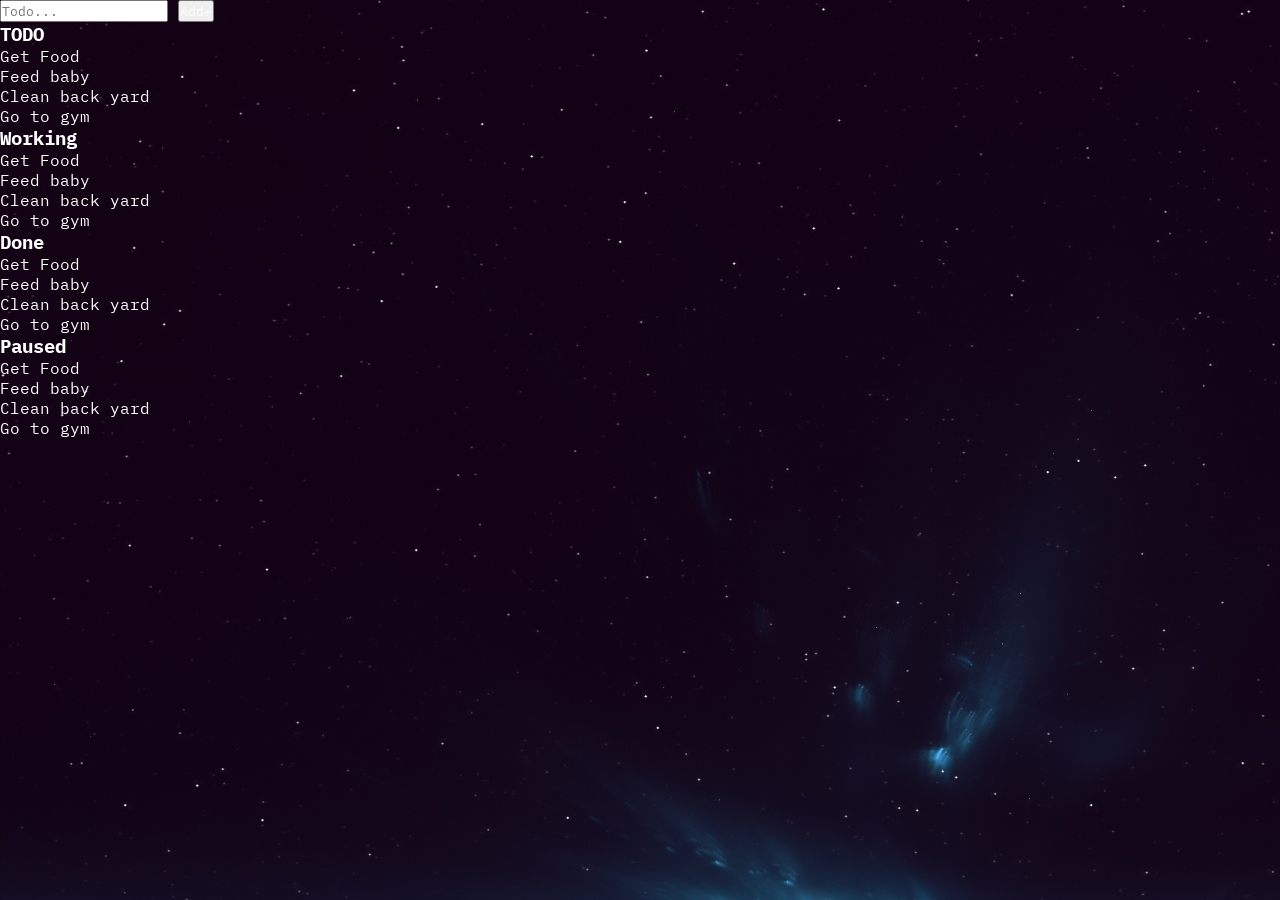
==== index.html @ e3cbe977 "first commit" ====
<!DOCTYPE html>
<html lang="en">

<head>
    <meta charset="UTF-8">
    <meta name="viewport" content="width=device-width, initial-scale=1.0">
    

    <link rel="stylesheet" href="style.css">
    <script src="drag.js"></script>
    <script src="todo.js"></script>
    <title>Document</title>
</head>

<body>

    <div class="board">

        <form action="" class="" id="todo-form">



            <input type="text" placeholder="Todo...">
            <button type="submit">Add+</button>
        </form>

        <div class="lanes">

            <!-- Section for Todo item -->
            <div class="swim-lane" id="todo-lane">

                <h3 class="heading">TODO</h3>

                <p class="task" draggable="true">Get Food</p>
                <p class="task" draggable="true">Feed baby</p>
                <p class="task" draggable="true">Clean back yard</p>
                <p class="task" draggable="true">Go to gym</p>

            </div>

            <!-- Section for Working item -->
            <div class="swim-lane">

                <h3 class="heading">Working</h3>

                <p class="task" draggable="true">Get Food</p>
                <p class="task" draggable="true">Feed baby</p>
                <p class="task" draggable="true">Clean back yard</p>
                <p class="task" draggable="true">Go to gym</p>

            </div>

            <!-- Section for Done item -->
            <div class="swim-lane">

                <h3 class="heading">Done</h3>

                <p class="task" draggable="true">Get Food</p>
                <p class="task" draggable="true">Feed baby</p>
                <p class="task" draggable="true">Clean back yard</p>
                <p class="task" draggable="true">Go to gym</p>

            </div>

            <!-- Section for Paused item -->
            <div class="swim-lane">

                <h3 class="heading">Paused</h3>

                <p class="task" draggable="true">Get Food</p>
                <p class="task" draggable="true">Feed baby</p>
                <p class="task" draggable="true">Clean back yard</p>
                <p class="task" draggable="true">Go to gym</p>

            </div>
        </div>
    </div>

</body>

</html>
---- style.css ----
@import url('https://fonts.googleapis.com/css2?family=IBM+Plex+Mono:wght@500&family=Overpass+Mono:wght@300..700&display=swap');

:root{
    --textColor:white;
}

*{

    padding: 0;
    margin: 0;
    box-sizing: border-box;
    color: var(--textColor);
    font-family:  "IBM Plex Mono", "Overpass Mono", 'Courier New', Courier, monospace;
    -ms-overflow-style: none; /* Hides the scrollbar in IE and Edge */
    scrollbar-width: none; /* Hides the scrollbar in Firefox */
}

*::-webkit-scrollbar{
    display: none;
}

.board{
    width: 100%;
    height: 100vh;
    overflow: scroll;

    background-image: url(img/bgimg1.jpg);

}
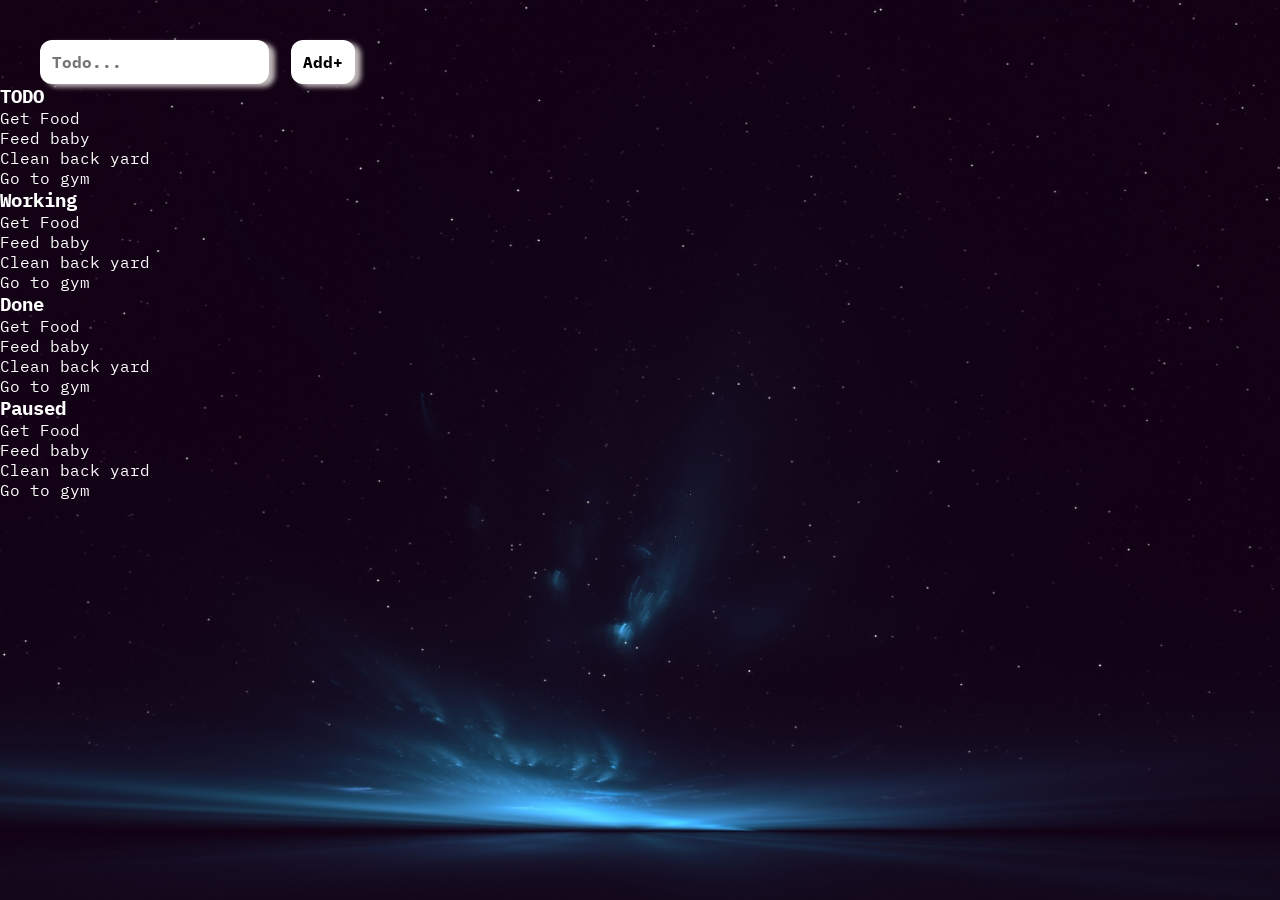
==== commit 032a21d8: "dev kanban app" ====
--- a/index.html
+++ b/index.html
@@ -20,8 +20,8 @@
 
 
 
-            <input type="text" placeholder="Todo...">
-            <button type="submit">Add+</button>
+            <input type="text" placeholder="Todo..." class="input-field">
+            <button type="submit" class="input-field">Add+</button>
         </form>
 
         <div class="lanes">
--- a/style.css
+++ b/style.css
@@ -2,6 +2,7 @@
 
 :root{
     --textColor:white;
+    --textColor-alt:black;
 }
 
 *{
@@ -25,5 +26,34 @@
     overflow: scroll;
 
     background-image: url(img/bgimg1.jpg);
+    background-position: center;
+    background-size: cover;
 
-}+
+}
+
+#todo-form{
+    /* The padding is set to 40px on the top and bottom, and 0 on the left and right. */
+    padding: 40px 40px 0;
+}
+
+
+/* input field */
+#todo-form .input-field{
+    padding: 12px;
+    margin-right: 12px;
+
+    border-radius: 12px;
+    border: none;
+
+    box-shadow: 6px 3px 5px #c0b8b8;
+    background-color: white;
+    color: var(--textColor-alt);
+
+    font-weight: bold;
+    font-size: 16px;
+    cursor: pointer;
+}
+
+
+/* board design */
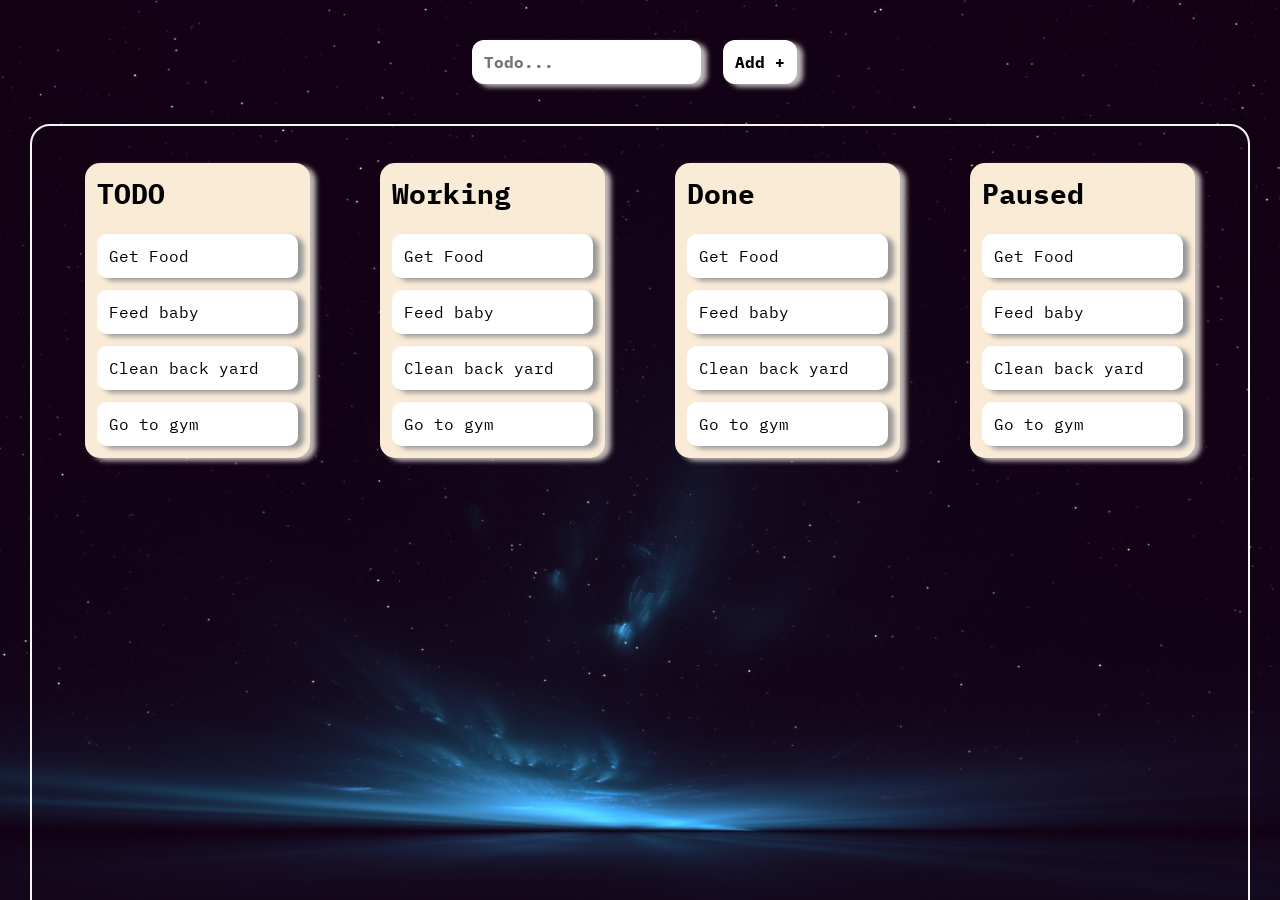
==== commit 0382e325: "project 6 - kanban app done for now...." ====
--- a/index.html
+++ b/index.html
@@ -3,13 +3,14 @@
 
 <head>
     <meta charset="UTF-8">
+    <meta http-equiv="X-UA-Compatible" content="IE=edge" />
     <meta name="viewport" content="width=device-width, initial-scale=1.0">
     
 
     <link rel="stylesheet" href="style.css">
-    <script src="drag.js"></script>
-    <script src="todo.js"></script>
-    <title>Document</title>
+    <script src="drag.js" defer></script>
+    <script src="todo.js" defer></script>
+    <title>Kanban Board</title>
 </head>
 
 <body>
@@ -17,11 +18,8 @@
     <div class="board">
 
         <form action="" class="" id="todo-form">
-
-
-
-            <input type="text" placeholder="Todo..." class="input-field">
-            <button type="submit" class="input-field">Add+</button>
+            <input type="text" placeholder="Todo..." id="todo-input" class="input-field">
+            <button type="submit" class="input-field">Add +</button>
         </form>
 
         <div class="lanes">
@@ -29,6 +27,7 @@
             <!-- Section for Todo item -->
             <div class="swim-lane" id="todo-lane">
 
+                
                 <h3 class="heading">TODO</h3>
 
                 <p class="task" draggable="true">Get Food</p>
@@ -76,6 +75,7 @@
         </div>
     </div>
 
+    <script src="script.js"></script>
 </body>
 
 </html>
--- a/style.css
+++ b/style.css
@@ -10,7 +10,7 @@
     padding: 0;
     margin: 0;
     box-sizing: border-box;
-    color: var(--textColor);
+    color: var(--textColor-alt);
     font-family:  "IBM Plex Mono", "Overpass Mono", 'Courier New', Courier, monospace;
     -ms-overflow-style: none; /* Hides the scrollbar in IE and Edge */
     scrollbar-width: none; /* Hides the scrollbar in Firefox */
@@ -34,7 +34,8 @@
 
 #todo-form{
     /* The padding is set to 40px on the top and bottom, and 0 on the left and right. */
-    padding: 40px 40px 0;
+    padding: 40px 40px;
+    text-align: center;
 }
 
 
@@ -53,7 +54,66 @@
     font-weight: bold;
     font-size: 16px;
     cursor: pointer;
+    
 }
 
 
-/* board design */+/* board design */
+.lanes{
+    display: flex;
+    align-items: flex-start;
+    justify-content: space-around;
+    gap:25px;
+
+    padding: 25px 30px;
+    overflow: scroll;
+    height: 100%;
+
+    border: 2px solid whitesmoke;
+    border-radius:20px;
+    margin: 0 30px;
+}
+
+.heading{
+
+    font-size: 28px;
+    font-weight: bold;
+    margin-bottom: 10px;
+}
+
+.swim-lane{
+    display: flex;
+    flex-direction: column;
+    gap: 12px;
+
+    background-color:antiquewhite;
+    box-shadow: 6px 3px 5px #c0b8b8;
+
+    padding: 12px;
+    margin: 12px;
+    border-radius: 15px;
+
+    width: 225px;
+    min-width: 120px;
+
+    /* flex-shrink: 0; */
+}
+
+.task{
+
+    background-color: white;
+    color: var(--textColor-alt);
+    box-shadow: 6px 3px 5px #999999;;
+    padding: 12px;
+
+    border-radius: 10px;
+    font-size: 16px;
+    cursor: move;
+}
+
+.is-dragging{
+    scale: 1.05;
+    box-shadow: 0px 5px 15px #c0b8b8;
+    background-color: rgb(36, 36, 36);
+    color: var(--textColor);
+}
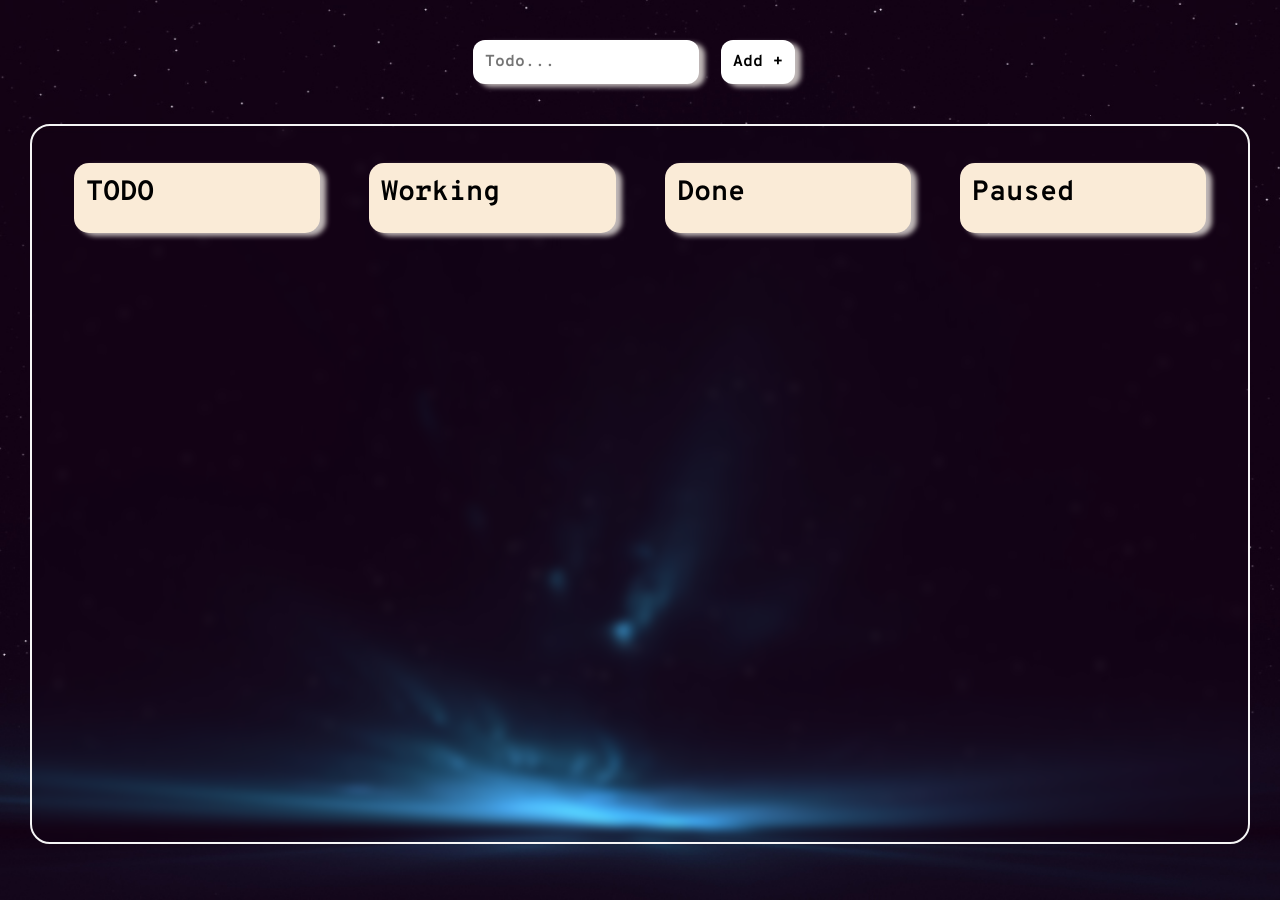
==== commit 51e217a3: "designed a litle change" ====
--- a/index.html
+++ b/index.html
@@ -29,11 +29,11 @@
 
                 
                 <h3 class="heading">TODO</h3>
-
+<!-- 
                 <p class="task" draggable="true">Get Food</p>
                 <p class="task" draggable="true">Feed baby</p>
                 <p class="task" draggable="true">Clean back yard</p>
-                <p class="task" draggable="true">Go to gym</p>
+                <p class="task" draggable="true">Go to gym</p> -->
 
             </div>
 
@@ -41,11 +41,11 @@
             <div class="swim-lane">
 
                 <h3 class="heading">Working</h3>
-
+<!-- 
                 <p class="task" draggable="true">Get Food</p>
                 <p class="task" draggable="true">Feed baby</p>
                 <p class="task" draggable="true">Clean back yard</p>
-                <p class="task" draggable="true">Go to gym</p>
+                <p class="task" draggable="true">Go to gym</p> -->
 
             </div>
 
@@ -53,11 +53,11 @@
             <div class="swim-lane">
 
                 <h3 class="heading">Done</h3>
-
+<!-- 
                 <p class="task" draggable="true">Get Food</p>
                 <p class="task" draggable="true">Feed baby</p>
                 <p class="task" draggable="true">Clean back yard</p>
-                <p class="task" draggable="true">Go to gym</p>
+                <p class="task" draggable="true">Go to gym</p> -->
 
             </div>
 
@@ -65,11 +65,11 @@
             <div class="swim-lane">
 
                 <h3 class="heading">Paused</h3>
-
+<!-- 
                 <p class="task" draggable="true">Get Food</p>
                 <p class="task" draggable="true">Feed baby</p>
                 <p class="task" draggable="true">Clean back yard</p>
-                <p class="task" draggable="true">Go to gym</p>
+                <p class="task" draggable="true">Go to gym</p> -->
 
             </div>
         </div>
--- a/style.css
+++ b/style.css
@@ -11,7 +11,7 @@
     margin: 0;
     box-sizing: border-box;
     color: var(--textColor-alt);
-    font-family:  "IBM Plex Mono", "Overpass Mono", 'Courier New', Courier, monospace;
+    font-family: "Overpass Mono", Courier, 'Courier New',  "IBM Plex Mono", monospace;
     -ms-overflow-style: none; /* Hides the scrollbar in IE and Edge */
     scrollbar-width: none; /* Hides the scrollbar in Firefox */
 }
@@ -66,8 +66,11 @@
     gap:25px;
 
     padding: 25px 30px;
-    overflow: scroll;
-    height: 100%;
+    /* overflow: scroll; */
+    height: 80%;
+    
+    background: transparent;
+    backdrop-filter: blur(5px);
 
     border: 2px solid whitesmoke;
     border-radius:20px;
@@ -93,7 +96,7 @@
     margin: 12px;
     border-radius: 15px;
 
-    width: 225px;
+    width: 400px;
     min-width: 120px;
 
     /* flex-shrink: 0; */
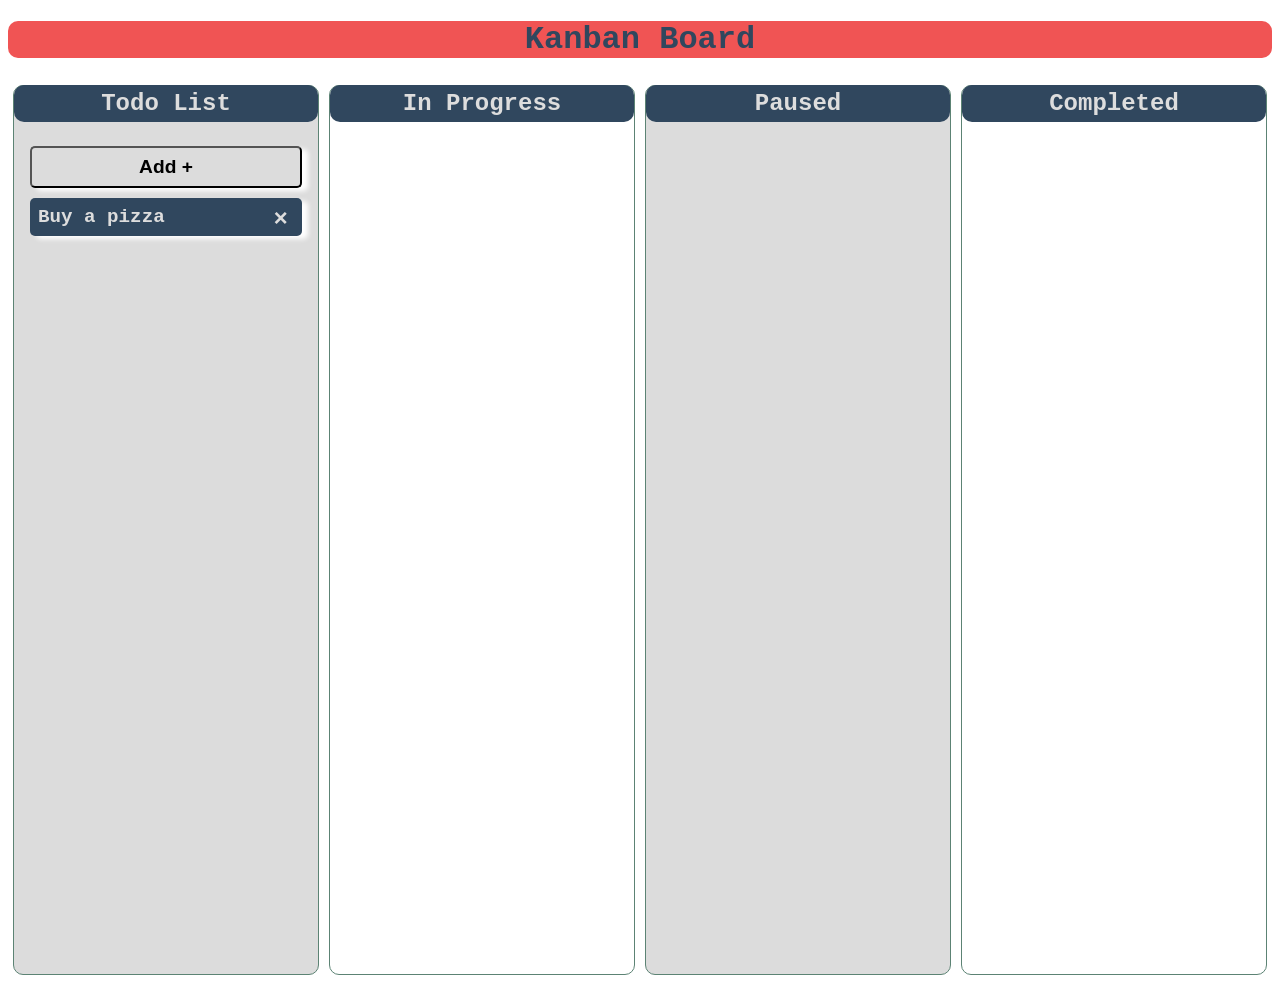
==== commit 7adb47ee: "new design" ====
--- a/index.html
+++ b/index.html
@@ -1,81 +1,46 @@
 <!DOCTYPE html>
 <html lang="en">
-
 <head>
     <meta charset="UTF-8">
-    <meta http-equiv="X-UA-Compatible" content="IE=edge" />
     <meta name="viewport" content="width=device-width, initial-scale=1.0">
-    
-
     <link rel="stylesheet" href="style.css">
-    <script src="drag.js" defer></script>
-    <script src="todo.js" defer></script>
-    <title>Kanban Board</title>
+    <title>Kanban</title>
 </head>
-
 <body>
 
+    <h1 class="title">Kanban Board</h1>
     <div class="board">
+        <div class="todoContainer">
 
-        <form action="" class="" id="todo-form">
-            <input type="text" placeholder="Todo..." id="todo-input" class="input-field">
-            <button type="submit" class="input-field">Add +</button>
-        </form>
+            <div class="status">
+                <h1>Todo List</h1>
+                <button id="addBtn">Add +</button>
+    
+                <div class="todo" draggable="true">
+                    Buy a pizza
+                    <!-- <p>Buy a pizza</p> -->
+                    <span class="close">&times;</span>
+                </div>
+            </div>
+    
+            <div class="status">
+                <h1>In Progress</h1>
+            </div>
+            
+            <div class="status">
+                <h1>Paused</h1>
+            </div>
+    
+            <div class="status">
+                <h1>Completed</h1>
+            </div>
+    
+    
+        </div>
 
-        <div class="lanes">
-
-            <!-- Section for Todo item -->
-            <div class="swim-lane" id="todo-lane">
-
-                
-                <h3 class="heading">TODO</h3>
-<!-- 
-                <p class="task" draggable="true">Get Food</p>
-                <p class="task" draggable="true">Feed baby</p>
-                <p class="task" draggable="true">Clean back yard</p>
-                <p class="task" draggable="true">Go to gym</p> -->
-
-            </div>
-
-            <!-- Section for Working item -->
-            <div class="swim-lane">
-
-                <h3 class="heading">Working</h3>
-<!-- 
-                <p class="task" draggable="true">Get Food</p>
-                <p class="task" draggable="true">Feed baby</p>
-                <p class="task" draggable="true">Clean back yard</p>
-                <p class="task" draggable="true">Go to gym</p> -->
-
-            </div>
-
-            <!-- Section for Done item -->
-            <div class="swim-lane">
-
-                <h3 class="heading">Done</h3>
-<!-- 
-                <p class="task" draggable="true">Get Food</p>
-                <p class="task" draggable="true">Feed baby</p>
-                <p class="task" draggable="true">Clean back yard</p>
-                <p class="task" draggable="true">Go to gym</p> -->
-
-            </div>
-
-            <!-- Section for Paused item -->
-            <div class="swim-lane">
-
-                <h3 class="heading">Paused</h3>
-<!-- 
-                <p class="task" draggable="true">Get Food</p>
-                <p class="task" draggable="true">Feed baby</p>
-                <p class="task" draggable="true">Clean back yard</p>
-                <p class="task" draggable="true">Go to gym</p> -->
-
-            </div>
-        </div>
     </div>
+    
 
     <script src="script.js"></script>
 </body>
-
 </html>
--- a/style.css
+++ b/style.css
@@ -1,122 +1,128 @@
-@import url('https://fonts.googleapis.com/css2?family=IBM+Plex+Mono:wght@500&family=Overpass+Mono:wght@300..700&display=swap');
-
+*{
+    box-sizing: border-box;
+}
 :root{
-    --textColor:white;
-    --textColor-alt:black;
+    --bg:rgb(255, 255, 255);
+    --bg-color: gainsboro;
+    --bg-color-alt:#30475E;
+    --text-color: #222831;
+    --text-color-alt:#DDDDDD;
+    --second-color:#F05454;
+    --third-color:#8FE3CF;
+    --third-color:#5C8374;
+    --shadow: 6px 3px 5px #ffffff;
+}
+body{
+    font-family: "Overpass Mono", "IBM Plex Mono", JetBrains Mono, "Slabo13px-Regular", 'Courier New', "Cascadia Code", Consolas, "Inconsolata", Fira Code, monospace;
+    
 }
 
-*{
+.title{
+    font-weight: bolder;
+    font-size: xx-large;
+    text-align: center;
+    
+    font-family: 'Courier New', Courier, monospace;
+    background-color: var(--second-color);
+    color: var(--bg-color-alt);
+    border-radius: 10px;
 
-    padding: 0;
-    margin: 0;
-    box-sizing: border-box;
-    color: var(--textColor-alt);
-    font-family: "Overpass Mono", Courier, 'Courier New',  "IBM Plex Mono", monospace;
-    -ms-overflow-style: none; /* Hides the scrollbar in IE and Edge */
-    scrollbar-width: none; /* Hides the scrollbar in Firefox */
+
+}
+.board{
+    display: flex;
+    min-height: 100vh;
+    justify-content: center;
+    align-items: center;
+
+}
+.todoContainer{
+    width: 100%;
+    height: 100vh;
+    display: flex;
+    /* justify-content: space-between; */
+    /* border: var(--second-color) 1px solid; */
+    /* border-radius: 12px; */
+
 }
 
-*::-webkit-scrollbar{
-    display: none;
-}
-
-.board{
-    width: 100%;
-    height: 100vh;
-    overflow: scroll;
-
-    background-image: url(img/bgimg1.jpg);
-    background-position: center;
-    background-size: cover;
+.status{
+    width: 25%;
+    margin: 5px;
+    position: relative;
+    padding: 60px 1rem 0.5rem;
+    background-color: var(--bg-color);
+    border-radius: 10px;
+    position: relative;
+    border: .5px solid var(--third-color);
 
 
 }
 
-#todo-form{
-    /* The padding is set to 40px on the top and bottom, and 0 on the left and right. */
-    padding: 40px 40px;
+.status:nth-child(even){
+    background-color: var(--bg);
+}
+
+.status h1{
+    position: absolute;
+    margin: -1px 0px 0px 0px;
+    padding: 5px 5px;
+    top: 0;
+    left: 0;
+    width: 100%;
+    font-size: larger;
+    font-size: 24px;
     text-align: center;
+    background-color: var(--bg-color-alt);
+    color: var(--text-color-alt);
+    border-radius: 10px;
+
 }
 
 
-/* input field */
-#todo-form .input-field{
-    padding: 12px;
-    margin-right: 12px;
+#addBtn{
+    /* position: relative; */
+    padding: .5rem 3rem;
+    outline: none;
+    /* border: none; */
+    width: 100%;
+    background-color: var(--bg-color);
+    box-shadow: var(--shadow);
+    border-radius: 5px;
+    font-size: larger;
+    font-weight: bold;
+    cursor: pointer;
 
-    border-radius: 12px;
-    border: none;
+}
 
-    box-shadow: 6px 3px 5px #c0b8b8;
-    background-color: white;
-    color: var(--textColor-alt);
+#addBtn:hover{
+    background-color: var(--third-color);
+}
 
+.todo{
+    /* position: relative; */
+    margin: 10px 0;
+    padding: .5rem .5rem;
+    outline: none;
+    /* border: none; */
+    width: 100%;
+    background-color: var(--bg-color-alt);
+    color: var(--text-color-alt);
+    box-shadow: var(--shadow);
+    border-radius: 5px;
+    font-size: larger;
     font-weight: bold;
-    font-size: 16px;
+    cursor: pointer;
+}
+
+.todo .close{
+    font-size:x-large;
+    position: absolute;
+    right: 30px;
     cursor: pointer;
     
 }
 
-
-/* board design */
-.lanes{
-    display: flex;
-    align-items: flex-start;
-    justify-content: space-around;
-    gap:25px;
-
-    padding: 25px 30px;
-    /* overflow: scroll; */
-    height: 80%;
-    
-    background: transparent;
-    backdrop-filter: blur(5px);
-
-    border: 2px solid whitesmoke;
-    border-radius:20px;
-    margin: 0 30px;
-}
-
-.heading{
-
-    font-size: 28px;
-    font-weight: bold;
-    margin-bottom: 10px;
-}
-
-.swim-lane{
-    display: flex;
-    flex-direction: column;
-    gap: 12px;
-
-    background-color:antiquewhite;
-    box-shadow: 6px 3px 5px #c0b8b8;
-
-    padding: 12px;
-    margin: 12px;
-    border-radius: 15px;
-
-    width: 400px;
-    min-width: 120px;
-
-    /* flex-shrink: 0; */
-}
-
-.task{
-
-    background-color: white;
-    color: var(--textColor-alt);
-    box-shadow: 6px 3px 5px #999999;;
-    padding: 12px;
-
-    border-radius: 10px;
-    font-size: 16px;
-    cursor: move;
-}
-
-.is-dragging{
-    scale: 1.05;
-    box-shadow: 0px 5px 15px #c0b8b8;
-    background-color: rgb(36, 36, 36);
-    color: var(--textColor);
+.todo .close:hover{
+    color: var(--second-color);
 }
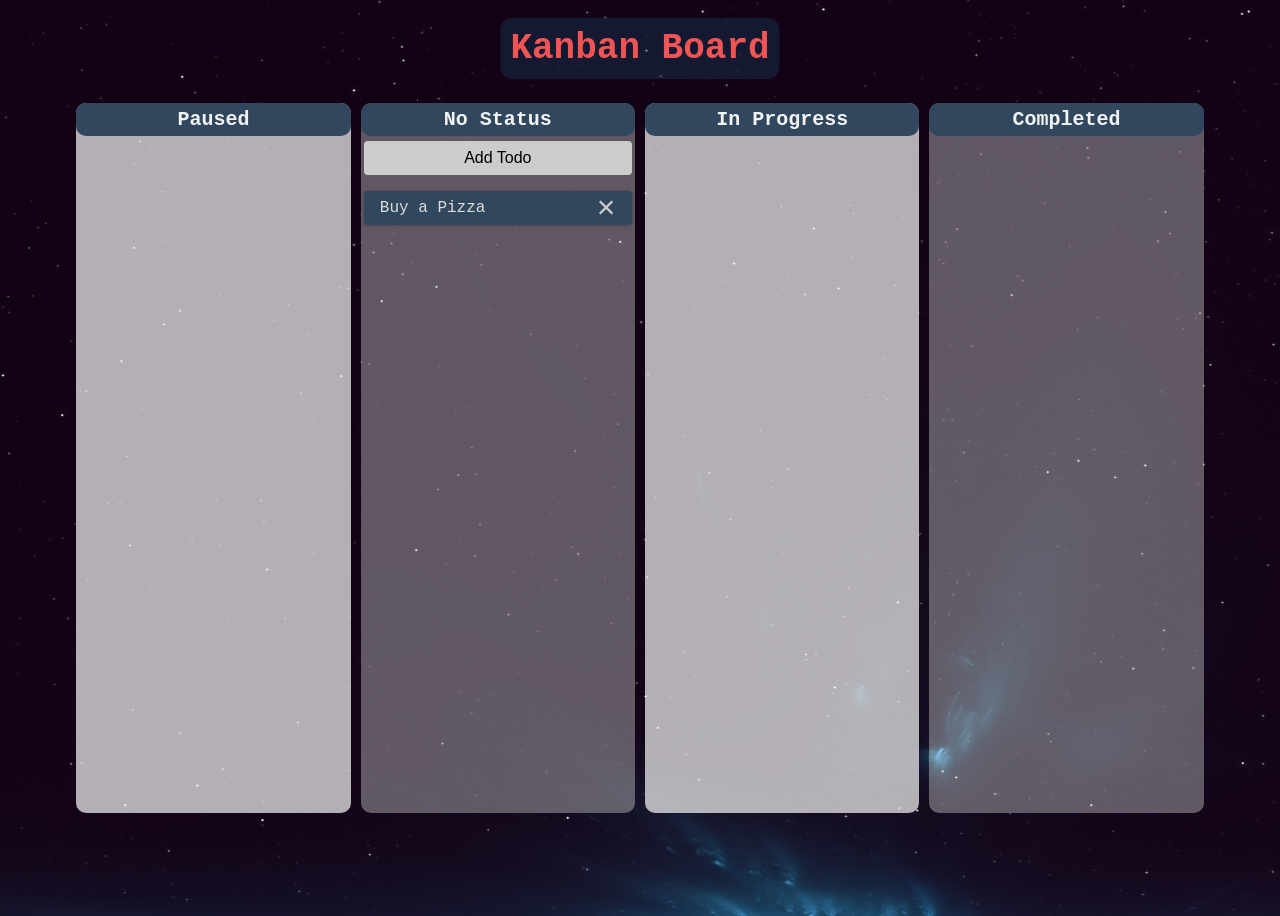
==== commit 3ccbfb3e: "mobile responsive hocche" ====
--- a/index.html
+++ b/index.html
@@ -1,46 +1,56 @@
 <!DOCTYPE html>
 <html lang="en">
+
 <head>
     <meta charset="UTF-8">
     <meta name="viewport" content="width=device-width, initial-scale=1.0">
     <link rel="stylesheet" href="style.css">
+
     <title>Kanban</title>
 </head>
+
 <body>
 
-    <h1 class="title">Kanban Board</h1>
-    <div class="board">
-        <div class="todoContainer">
+    <div class="appTitle">
+        Kanban Board</div>
+    <!-- modal -->
+    <div class="modal" id="todo_form">
+        <div class="header">
+            <div class="title">Add Todo</div>
+            <button class="btn close-modal">&times;</button>
+        </div>
+        <div class="body">
+            <input type="text" id="todo_input" />
+            <input type="submit" value="Add Todo" id="todo_submit" />
+        </div>
+    </div>
 
-            <div class="status">
-                <h1>Todo List</h1>
-                <button id="addBtn">Add +</button>
-    
-                <div class="todo" draggable="true">
-                    Buy a pizza
-                    <!-- <p>Buy a pizza</p> -->
-                    <span class="close">&times;</span>
-                </div>
+
+    <!-- todo -->
+    <div class="todo-container">
+        <div class="status">
+            <h1>Paused</h1>
+        </div>
+        <div class="status" id="no_status">
+            <h1>No Status</h1>
+            <button id="add_btn" data-target-modal="#todo_form">Add Todo</button>
+            <div class="todo" draggable="true">
+                Buy a Pizza
+                <span class="close">&times;</span>
             </div>
-    
-            <div class="status">
-                <h1>In Progress</h1>
-            </div>
-            
-            <div class="status">
-                <h1>Paused</h1>
-            </div>
-    
-            <div class="status">
-                <h1>Completed</h1>
-            </div>
-    
-    
         </div>
 
+        <div class="status">
+            <h1>In Progress</h1>
+        </div>
+        <div class="status">
+            <h1>Completed</h1>
+        </div>
     </div>
-    
+
+    <div id="overlay"></div>
 
     <script src="script.js"></script>
 </body>
+
 </html>
--- a/style.css
+++ b/style.css
@@ -1,128 +1,301 @@
-*{
+* {
     box-sizing: border-box;
-}
-:root{
-    --bg:rgb(255, 255, 255);
+    -ms-overflow-style: none;
+    /* Hides the scrollbar in IE and Edge */
+    scrollbar-width: none;
+    /* Hides the scrollbar in Firefox */
+
+}
+
+:root {
+    --bg: #ffffff;
+    --bg-2: #b3b3b3;
+    --bg-3: #cecece6b;
+    --bg-4: #f3f3f3b7;
     --bg-color: gainsboro;
-    --bg-color-alt:#30475E;
+    --bg-color-alt: #30475E;
+    --bg-color-alt-2: #16304d81;
     --text-color: #222831;
-    --text-color-alt:#DDDDDD;
-    --second-color:#F05454;
-    --third-color:#8FE3CF;
-    --third-color:#5C8374;
+    --text-color-alt: #DDDDDD;
+    --second-color: #F05454;
+    --third-color: #8FE3CF;
+    --third-color: #5C8374;
     --shadow: 6px 3px 5px #ffffff;
-}
-body{
+    --shadow-2: 6px 3px 5px #979797;
+    --shadow-3: #0f0f0f1a 0px 0px 0px 1px, #0f0f0f1a 0px 2px 4px;
+}
+
+*::-webkit-scrollbar {
+    display: none;
+}
+
+body {
     font-family: "Overpass Mono", "IBM Plex Mono", JetBrains Mono, "Slabo13px-Regular", 'Courier New', "Cascadia Code", Consolas, "Inconsolata", Fira Code, monospace;
-    
-}
-
-.title{
-    font-weight: bolder;
-    font-size: xx-large;
-    text-align: center;
-    
-    font-family: 'Courier New', Courier, monospace;
-    background-color: var(--second-color);
-    color: var(--bg-color-alt);
-    border-radius: 10px;
-
-
-}
-.board{
+    min-height: 100vh;
+    background-image: url(img/bgimg1.jpg);
     display: flex;
-    min-height: 100vh;
     justify-content: center;
     align-items: center;
-
-}
-.todoContainer{
+}
+
+.appTitle {
+    /* font-size: xx-large; */
+    color: var(--second-color);
+    background-color: var(--bg-color-alt-2);
+
+    position: absolute;
+    top: 2%;
+    left: 50%;
+    transform: translateX(-50%);
+    border-radius: 12px;
+    padding: 10px;
+    font-weight: bolder;
+    font-size: 36px;
+    text-align: center;
+
+}
+
+.todo-container {
+    /* width: 1000px; */
+    width: 90%;
+    height: 80vh;
+    display: flex;
+    border-radius: 10px;
+}
+
+.status {
+    width: 25%;
+    background-color: var(--bg-4);
+    position: relative;
+    padding: 30px .2rem 0.5rem;
+    border-radius: 10px;
+    margin: 5px;
+}
+
+.status:nth-child(even) {
+    /* background-color: #cecece6b; */
+    background-color: var(--bg-3);
+}
+
+.status h1 {
+    position: absolute;
+    top: 0;
+    left: 0;
+    /* background-color: #343434; */
+    background-color: var(--bg-color-alt);
+    color: #f3f3f3;
+    margin: 0;
     width: 100%;
-    height: 100vh;
+    padding: 5px 5px;
+    font-size: 20px;
+    text-align: center;
+
+    border-radius: 10px;
+
+
+}
+
+
+#add_btn {
+    padding: 0.5rem 1rem;
+    background-color: #ccc;
+    outline: none;
+    border: none;
+    width: 100%;
+    font-size: 16px;
+    margin: 0.5rem 0;
+    border-radius: 4px;
+    cursor: pointer;
+}
+
+#add_btn:hover {
+    /* background-color: #aaa; */
+    background-color: var(--third-color);
+}
+
+.todo {
     display: flex;
-    /* justify-content: space-between; */
-    /* border: var(--second-color) 1px solid; */
-    /* border-radius: 12px; */
-
-}
-
-.status{
-    width: 25%;
-    margin: 5px;
+    justify-content: space-between;
+    align-items: center;
     position: relative;
-    padding: 60px 1rem 0.5rem;
-    background-color: var(--bg-color);
+    /* background-color: #fff; */
+    background-color: var(--bg-color-alt);
+    color: var(--text-color-alt);
+    box-shadow: var(--shadow-3);
+    border-radius: 4px;
+    padding: 0.5rem 1rem;
+    font-size: 16px;
+    margin: 0.5rem 0;
+}
+
+.todo .close {
+    position: absolute;
+    right: 1rem;
+    top: 0;
+    font-size: xx-large;
+    color: #ccc;
+    cursor: pointer;
+}
+
+.todo .close:hover {
+    /* color: #343444; */
+    color: var(--second-color);
+}
+
+/* modal */
+
+.close-modal {
+    background: none;
+    border: none;
+    font-size: 18px;
+    font-weight: bolder;
+    cursor: pointer;
+}
+
+.close-modal:hover {
+    /* color: #343444; */
+    color: var(--second-color);
+}
+
+.modal {
+    width: 450px;
+    position: fixed;
+    top: -50%;
+    left: 50%;
+    transform: translate(-50%, -50%);
+    transition: top 0.3s ease-in-out;
+    border: 1px solid #ccc;
     border-radius: 10px;
-    position: relative;
-    border: .5px solid var(--third-color);
-
-
-}
-
-.status:nth-child(even){
-    background-color: var(--bg);
-}
-
-.status h1{
-    position: absolute;
-    margin: -1px 0px 0px 0px;
-    padding: 5px 5px;
+    z-index: 2;
+    background-color: #fff;
+}
+
+.modal.active {
+    top: 15%;
+}
+
+.modal .header {
+    display: flex;
+    justify-content: space-between;
+    align-items: center;
+    border-bottom: 1px solid #ccc;
+    padding: 10px;
+    font-size: 18px;
+    font-weight: bolder;
+    background-color: rgba(0, 0, 0, 0.05);
+}
+
+.modal .body {
+    padding: 1rem;
+}
+
+#overlay {
+    display: none;
+    position: fixed;
     top: 0;
     left: 0;
     width: 100%;
-    font-size: larger;
-    font-size: 24px;
-    text-align: center;
-    background-color: var(--bg-color-alt);
-    color: var(--text-color-alt);
-    border-radius: 10px;
-
-}
-
-
-#addBtn{
-    /* position: relative; */
-    padding: .5rem 3rem;
-    outline: none;
+    height: 100%;
+    background-color: rgba(0, 0, 0, 0.3);
+}
+
+#overlay.active {
+    display: block;
+}
+
+#todo_input,
+#todo_submit {
+    padding: 0.5rem 1rem;
+    width: 100%;
+    border: #222831 1px solid;
+    margin: 0.25rem;
+}
+
+#todo_submit {
+    background-color: #264927;
+    color: #f3f3f3;
+    font-size: 1rem;
+    border: none;
+    cursor: pointer;
+}
+
+#todo_submit:hover {
+    background-color: #4caf50;
+    color: #f3f3f3;
+    font-size: 1rem;
     /* border: none; */
-    width: 100%;
-    background-color: var(--bg-color);
-    box-shadow: var(--shadow);
-    border-radius: 5px;
-    font-size: larger;
-    font-weight: bold;
-    cursor: pointer;
-
-}
-
-#addBtn:hover{
-    background-color: var(--third-color);
-}
-
-.todo{
-    /* position: relative; */
-    margin: 10px 0;
-    padding: .5rem .5rem;
-    outline: none;
-    /* border: none; */
-    width: 100%;
-    background-color: var(--bg-color-alt);
-    color: var(--text-color-alt);
-    box-shadow: var(--shadow);
-    border-radius: 5px;
-    font-size: larger;
-    font-weight: bold;
-    cursor: pointer;
-}
-
-.todo .close{
-    font-size:x-large;
-    position: absolute;
-    right: 30px;
-    cursor: pointer;
-    
-}
-
-.todo .close:hover{
-    color: var(--second-color);
+}
+
+/* For mobile phones: */
+@media only screen and (max-width: 710px) {
+    body {
+        /* font-size: 16px; */
+    }
+
+    .appTitle {
+        font-size: 16px;
+        /* Adjusted for smaller size */
+        font-weight: 100;
+        max-height: 10%;
+        overflow: auto;
+    }
+
+    .todo-container {
+        font-size: 16px;
+
+        flex-direction: column;
+    }
+
+    .status {
+        font-size: 16px;
+
+        width: 100%;
+    }
+
+    .status h1 {
+        font-size: 16px;
+    }
+
+    .todo {
+        font-size: 16px;
+
+        flex-direction: column;
+        text-align: center;
+    }
+
+    .todo .close {
+        font-size: 16px;
+
+        position: static;
+        margin-top: 0.5rem;
+    }
+
+    .modal {
+        font-size: 16px;
+
+        width: 100%;
+    }
+
+    #todo_input,
+    #todo_submit {
+        font-size: 16px;
+
+        width: 100%;
+    }
+
+    #overlay {
+        font-size: 16px;
+
+        display: none;
+    }
+}
+
+/* For tablets: */
+@media only screen and (min-width: 601px) and (max-width: 768px) {
+    /* Add tablet styles here */
+}
+
+/* For desktops: */
+@media only screen and (min-width: 769px) {
+    /* Add desktop styles here */
 }
